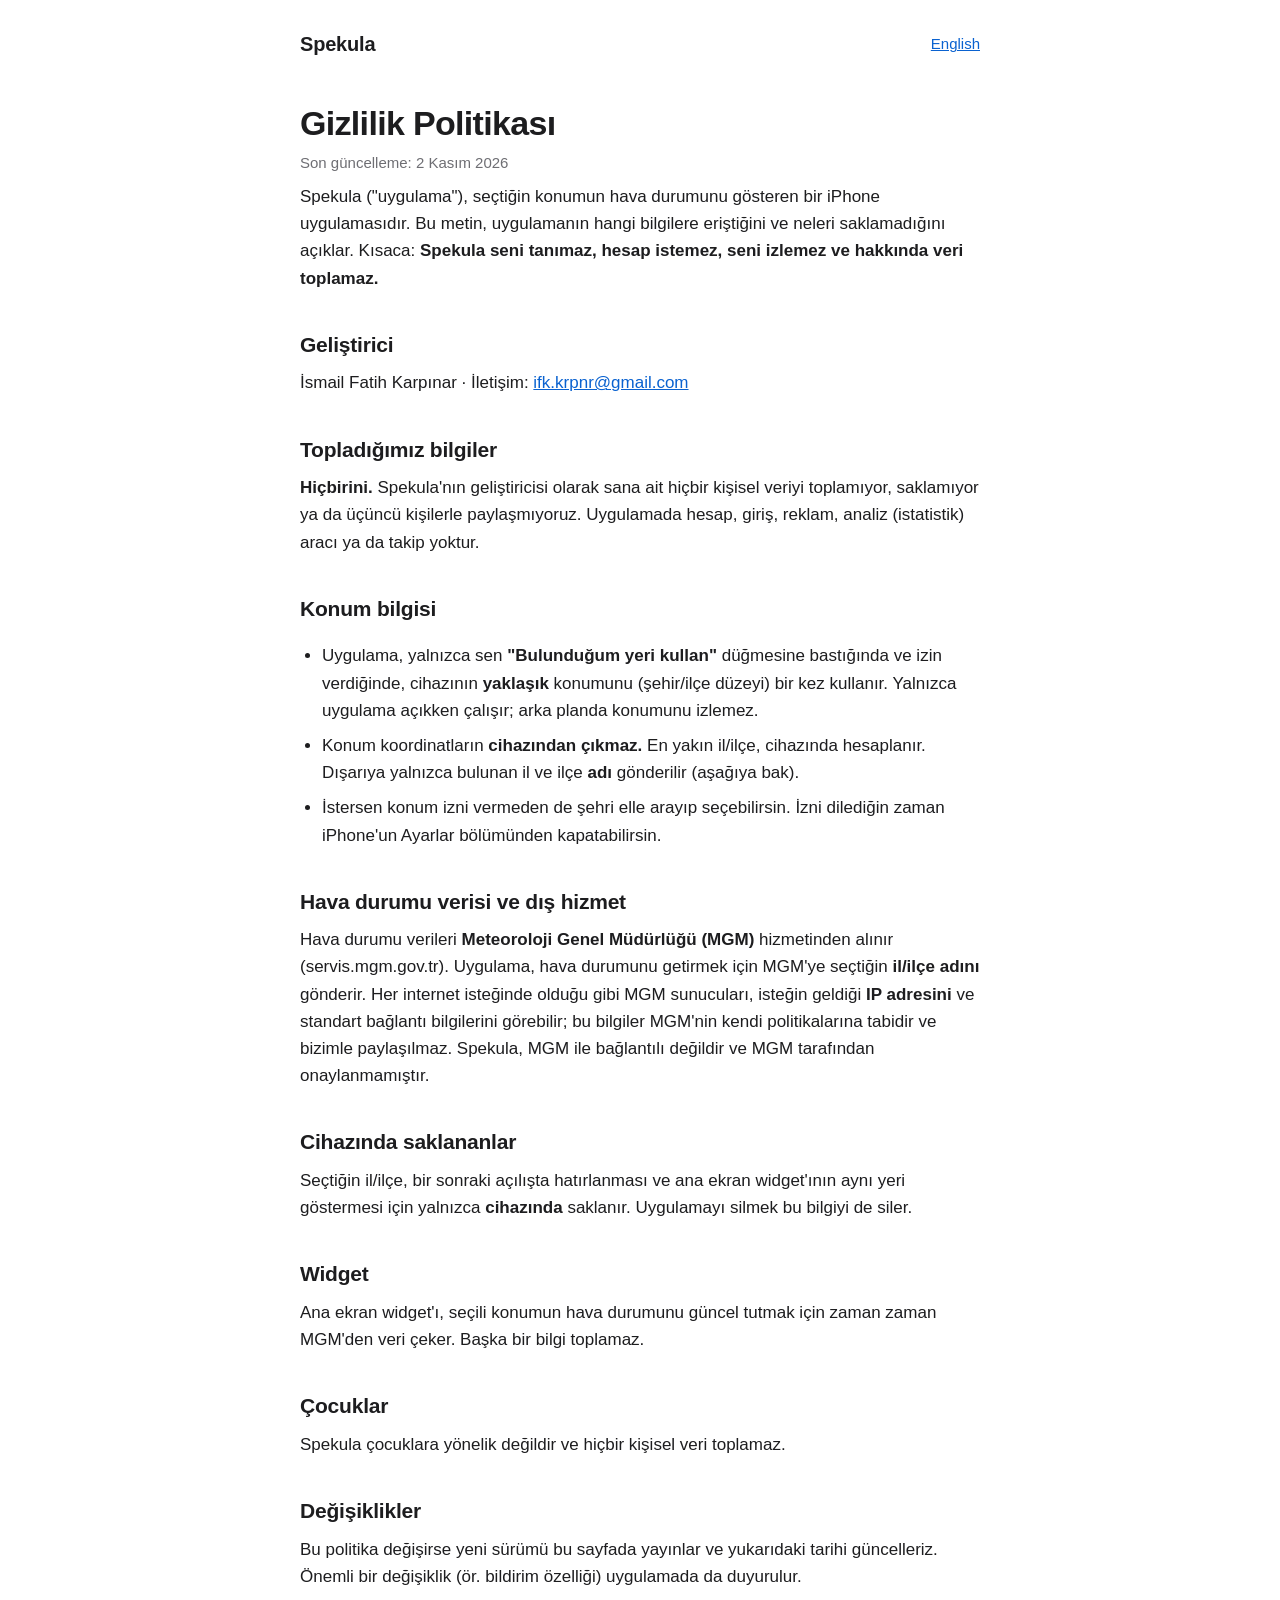
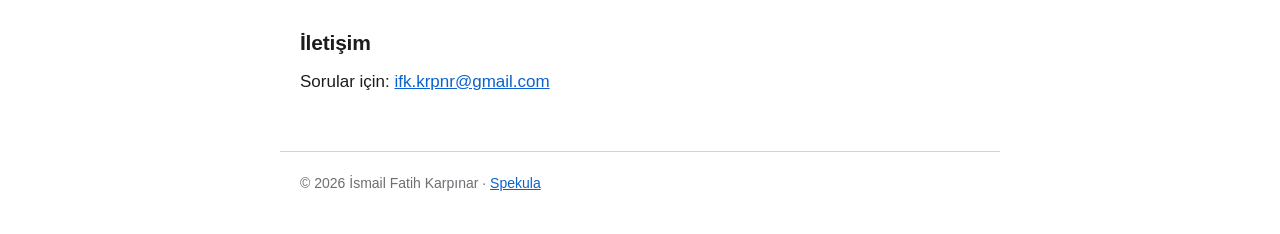
==== gizlilik.html @ fa0e4d7b "Spekula tanıtım ve gizlilik sayfaları (TR + EN)" ====
<!doctype html>
<html lang="tr">
<head>
<meta charset="utf-8">
<meta name="viewport" content="width=device-width, initial-scale=1">
<title>Gizlilik Politikası – Spekula</title>
<meta name="description" content="Spekula gizlilik politikası: hesap yok, takip yok, konumun cihazından çıkmaz.">
<link rel="stylesheet" href="style.css">
</head>
<body>
<header>
  <a class="brand" href="./">Spekula</a>
  <nav><a href="privacy.html" hreflang="en">English</a></nav>
</header>
<main>
<h1>Gizlilik Politikası</h1>
<p class="muted">Son güncelleme: 2 Kasım 2026</p>

<p>Spekula ("uygulama"), seçtiğin konumun hava durumunu gösteren bir iPhone uygulamasıdır. Bu metin, uygulamanın hangi bilgilere eriştiğini ve neleri saklamadığını açıklar.
Kısaca: <strong>Spekula seni tanımaz, hesap istemez, seni izlemez ve hakkında veri toplamaz.</strong></p>

<h2>Geliştirici</h2>
<p>İsmail Fatih Karpınar · İletişim: <a href="mailto:ifk.krpnr@gmail.com">ifk.krpnr@gmail.com</a></p>

<h2>Topladığımız bilgiler</h2>
<p><strong>Hiçbirini.</strong> Spekula'nın geliştiricisi olarak sana ait hiçbir kişisel veriyi toplamıyor, saklamıyor ya da üçüncü kişilerle paylaşmıyoruz.
Uygulamada hesap, giriş, reklam, analiz (istatistik) aracı ya da takip yoktur.</p>

<h2>Konum bilgisi</h2>
<ul>
<li>Uygulama, yalnızca sen <strong>"Bulunduğum yeri kullan"</strong> düğmesine bastığında ve izin verdiğinde, cihazının <strong>yaklaşık</strong> konumunu (şehir/ilçe düzeyi) bir kez kullanır. Yalnızca uygulama açıkken çalışır; arka planda konumunu izlemez.</li>
<li>Konum koordinatların <strong>cihazından çıkmaz.</strong> En yakın il/ilçe, cihazında hesaplanır. Dışarıya yalnızca bulunan il ve ilçe <strong>adı</strong> gönderilir (aşağıya bak).</li>
<li>İstersen konum izni vermeden de şehri elle arayıp seçebilirsin. İzni dilediğin zaman iPhone'un Ayarlar bölümünden kapatabilirsin.</li>
</ul>

<h2>Hava durumu verisi ve dış hizmet</h2>
<p>Hava durumu verileri <strong>Meteoroloji Genel Müdürlüğü (MGM)</strong> hizmetinden alınır (servis.mgm.gov.tr). Uygulama, hava durumunu getirmek için MGM'ye seçtiğin <strong>il/ilçe adını</strong> gönderir.
Her internet isteğinde olduğu gibi MGM sunucuları, isteğin geldiği <strong>IP adresini</strong> ve standart bağlantı bilgilerini görebilir; bu bilgiler MGM'nin kendi politikalarına tabidir ve bizimle paylaşılmaz.
Spekula, MGM ile bağlantılı değildir ve MGM tarafından onaylanmamıştır.</p>

<h2>Cihazında saklananlar</h2>
<p>Seçtiğin il/ilçe, bir sonraki açılışta hatırlanması ve ana ekran widget'ının aynı yeri göstermesi için yalnızca <strong>cihazında</strong> saklanır. Uygulamayı silmek bu bilgiyi de siler.</p>

<h2>Widget</h2>
<p>Ana ekran widget'ı, seçili konumun hava durumunu güncel tutmak için zaman zaman MGM'den veri çeker. Başka bir bilgi toplamaz.</p>

<h2>Çocuklar</h2>
<p>Spekula çocuklara yönelik değildir ve hiçbir kişisel veri toplamaz.</p>

<h2>Değişiklikler</h2>
<p>Bu politika değişirse yeni sürümü bu sayfada yayınlar ve yukarıdaki tarihi güncelleriz. Önemli bir değişiklik (ör. bildirim özelliği) uygulamada da duyurulur.</p>

<h2>İletişim</h2>
<p>Sorular için: <a href="mailto:ifk.krpnr@gmail.com">ifk.krpnr@gmail.com</a></p>
</main>
<footer>© 2026 İsmail Fatih Karpınar · <a href="./">Spekula</a></footer>
</body>
</html>
---- style.css ----
:root {
  --bg: #ffffff;
  --fg: #1d1d1f;
  --muted: #6e6e73;
  --line: #d2d2d7;
  --accent: #0a62d0;
  --card: #f5f5f7;
}
@media (prefers-color-scheme: dark) {
  :root {
    --bg: #000000;
    --fg: #f5f5f7;
    --muted: #a1a1a6;
    --line: #38383a;
    --accent: #4da3ff;
    --card: #1c1c1e;
  }
}
* { box-sizing: border-box; }
html { -webkit-text-size-adjust: 100%; }
body {
  margin: 0;
  background: var(--bg);
  color: var(--fg);
  font: 17px/1.6 -apple-system, BlinkMacSystemFont, "SF Pro Text", "Segoe UI", Roboto, sans-serif;
}
main, header, footer { max-width: 720px; margin: 0 auto; padding: 0 20px; }
header { display: flex; align-items: center; justify-content: space-between; padding-top: 28px; padding-bottom: 12px; }
header a.brand { color: var(--fg); font-weight: 700; font-size: 20px; text-decoration: none; letter-spacing: -0.01em; }
header nav a { margin-left: 16px; font-size: 15px; }
a { color: var(--accent); }
h1 { font-size: 34px; line-height: 1.15; letter-spacing: -0.02em; margin: 32px 0 8px; }
h2 { font-size: 21px; margin: 36px 0 8px; letter-spacing: -0.01em; }
p, li { margin: 8px 0; }
ul { padding-left: 22px; }
.muted { color: var(--muted); font-size: 15px; }
.card { background: var(--card); border-radius: 16px; padding: 4px 20px 12px; margin: 24px 0; }
.card h2:first-child { margin-top: 16px; }
.lead { font-size: 20px; color: var(--muted); margin-top: 0; }
footer { margin-top: 56px; padding-top: 20px; padding-bottom: 40px; border-top: 1px solid var(--line); color: var(--muted); font-size: 14px; }
@media (max-width: 480px) { h1 { font-size: 28px; } body { font-size: 16px; } }
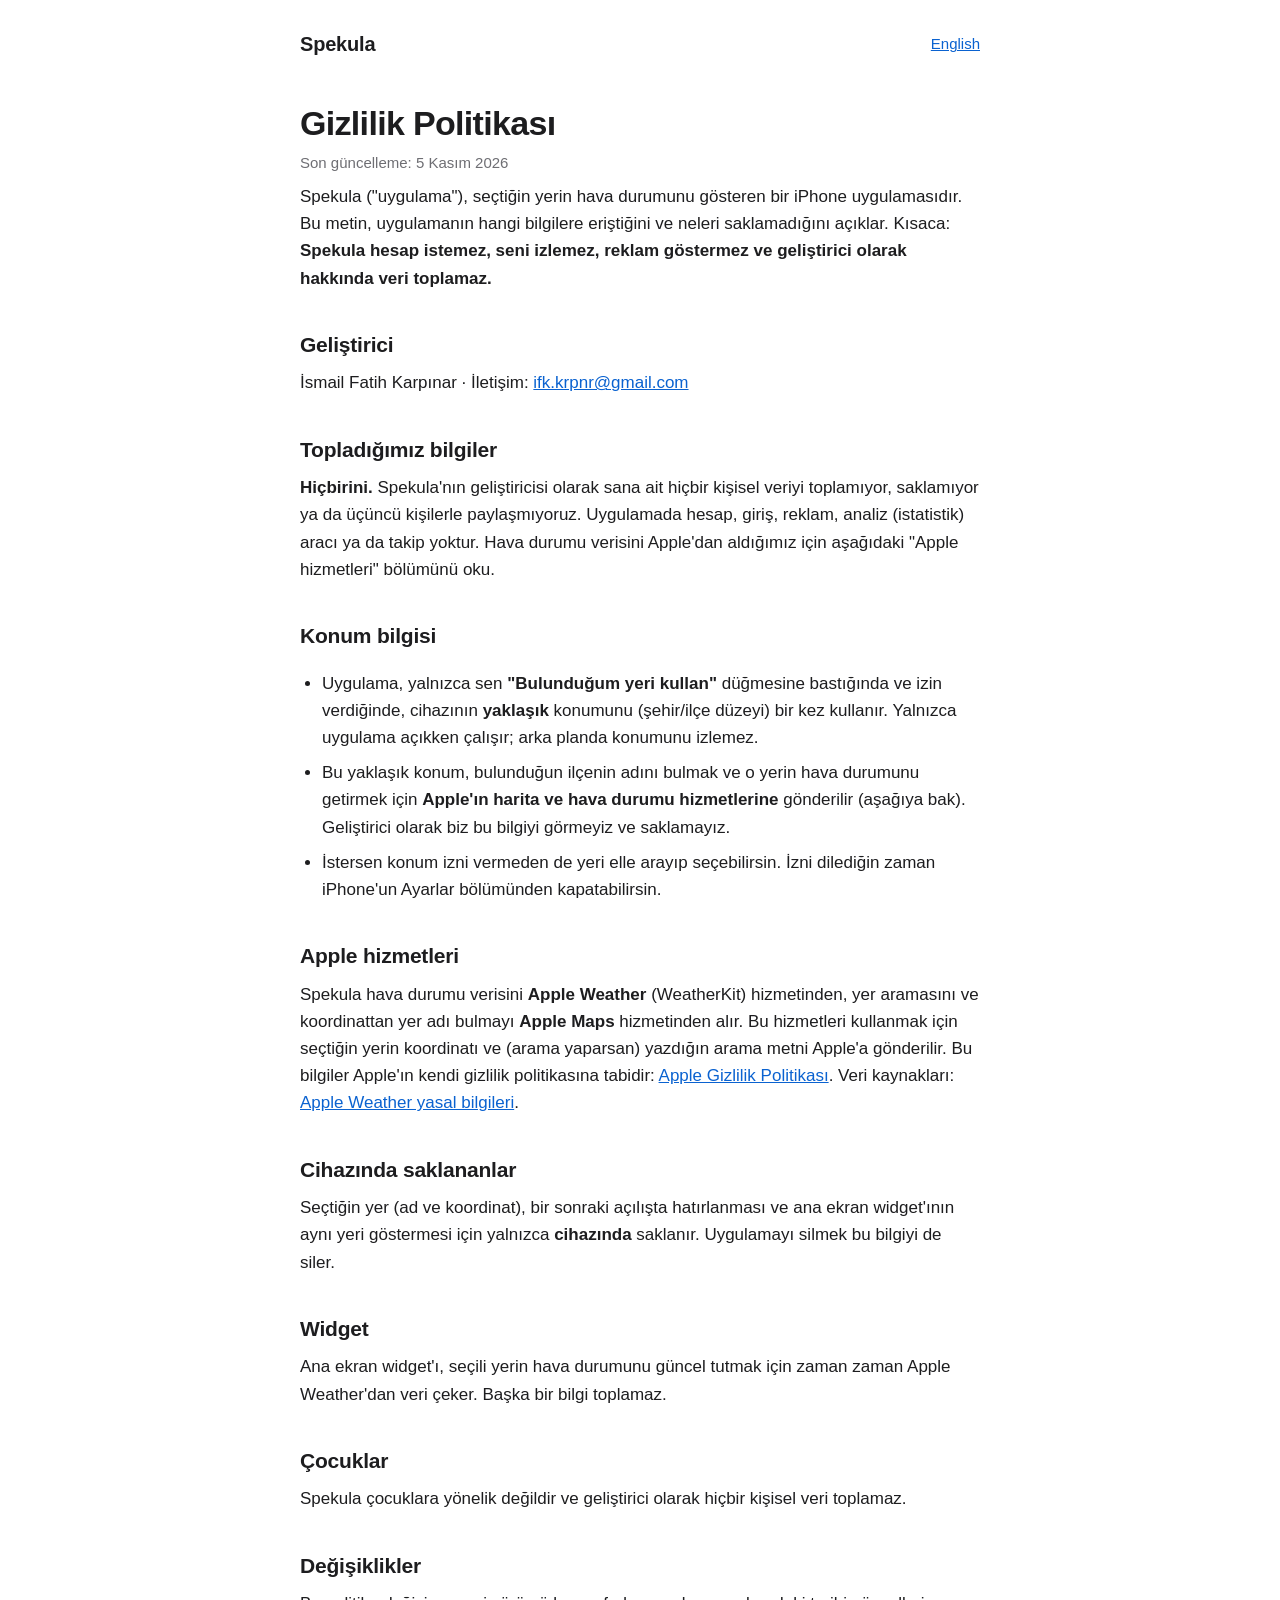
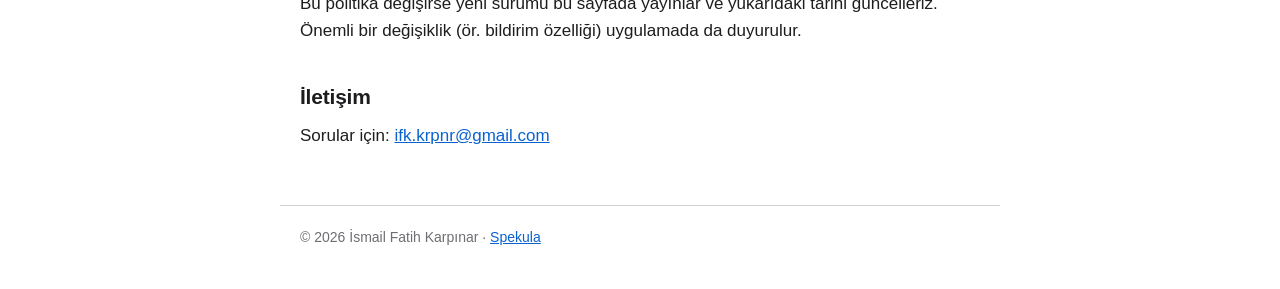
==== commit cf880623: "Gizlilik politikası: veri kaynağı Apple Weather/Maps, konum Apple'a gider" ====
--- a/gizlilik.html
+++ b/gizlilik.html
@@ -14,38 +14,35 @@
 </header>
 <main>
 <h1>Gizlilik Politikası</h1>
-<p class="muted">Son güncelleme: 2 Kasım 2026</p>
+<p class="muted">Son güncelleme: 5 Kasım 2026</p>
 
-<p>Spekula ("uygulama"), seçtiğin konumun hava durumunu gösteren bir iPhone uygulamasıdır. Bu metin, uygulamanın hangi bilgilere eriştiğini ve neleri saklamadığını açıklar.
-Kısaca: <strong>Spekula seni tanımaz, hesap istemez, seni izlemez ve hakkında veri toplamaz.</strong></p>
+<p>Spekula ("uygulama"), seçtiğin yerin hava durumunu gösteren bir iPhone uygulamasıdır. Bu metin, uygulamanın hangi bilgilere eriştiğini ve neleri saklamadığını açıklar.
+Kısaca: <strong>Spekula hesap istemez, seni izlemez, reklam göstermez ve geliştirici olarak hakkında veri toplamaz.</strong></p>
 
 <h2>Geliştirici</h2>
 <p>İsmail Fatih Karpınar · İletişim: <a href="mailto:ifk.krpnr@gmail.com">ifk.krpnr@gmail.com</a></p>
 
 <h2>Topladığımız bilgiler</h2>
-<p><strong>Hiçbirini.</strong> Spekula'nın geliştiricisi olarak sana ait hiçbir kişisel veriyi toplamıyor, saklamıyor ya da üçüncü kişilerle paylaşmıyoruz.
-Uygulamada hesap, giriş, reklam, analiz (istatistik) aracı ya da takip yoktur.</p>
+<p><strong>Hiçbirini.</strong> Spekula'nın geliştiricisi olarak sana ait hiçbir kişisel veriyi toplamıyor, saklamıyor ya da üçüncü kişilerle paylaşmıyoruz. Uygulamada hesap, giriş, reklam, analiz (istatistik) aracı ya da takip yoktur. Hava durumu verisini Apple'dan aldığımız için aşağıdaki "Apple hizmetleri" bölümünü oku.</p>
 
 <h2>Konum bilgisi</h2>
 <ul>
 <li>Uygulama, yalnızca sen <strong>"Bulunduğum yeri kullan"</strong> düğmesine bastığında ve izin verdiğinde, cihazının <strong>yaklaşık</strong> konumunu (şehir/ilçe düzeyi) bir kez kullanır. Yalnızca uygulama açıkken çalışır; arka planda konumunu izlemez.</li>
-<li>Konum koordinatların <strong>cihazından çıkmaz.</strong> En yakın il/ilçe, cihazında hesaplanır. Dışarıya yalnızca bulunan il ve ilçe <strong>adı</strong> gönderilir (aşağıya bak).</li>
-<li>İstersen konum izni vermeden de şehri elle arayıp seçebilirsin. İzni dilediğin zaman iPhone'un Ayarlar bölümünden kapatabilirsin.</li>
+<li>Bu yaklaşık konum, bulunduğun ilçenin adını bulmak ve o yerin hava durumunu getirmek için <strong>Apple'ın harita ve hava durumu hizmetlerine</strong> gönderilir (aşağıya bak). Geliştirici olarak biz bu bilgiyi görmeyiz ve saklamayız.</li>
+<li>İstersen konum izni vermeden de yeri elle arayıp seçebilirsin. İzni dilediğin zaman iPhone'un Ayarlar bölümünden kapatabilirsin.</li>
 </ul>
 
-<h2>Hava durumu verisi ve dış hizmet</h2>
-<p>Hava durumu verileri <strong>Meteoroloji Genel Müdürlüğü (MGM)</strong> hizmetinden alınır (servis.mgm.gov.tr). Uygulama, hava durumunu getirmek için MGM'ye seçtiğin <strong>il/ilçe adını</strong> gönderir.
-Her internet isteğinde olduğu gibi MGM sunucuları, isteğin geldiği <strong>IP adresini</strong> ve standart bağlantı bilgilerini görebilir; bu bilgiler MGM'nin kendi politikalarına tabidir ve bizimle paylaşılmaz.
-Spekula, MGM ile bağlantılı değildir ve MGM tarafından onaylanmamıştır.</p>
+<h2>Apple hizmetleri</h2>
+<p>Spekula hava durumu verisini <strong>Apple Weather</strong> (WeatherKit) hizmetinden, yer aramasını ve koordinattan yer adı bulmayı <strong>Apple Maps</strong> hizmetinden alır. Bu hizmetleri kullanmak için seçtiğin yerin koordinatı ve (arama yaparsan) yazdığın arama metni Apple'a gönderilir. Bu bilgiler Apple'ın kendi gizlilik politikasına tabidir: <a href="https://www.apple.com/legal/privacy/tr/">Apple Gizlilik Politikası</a>. Veri kaynakları: <a href="https://weatherkit.apple.com/legal-attribution.html">Apple Weather yasal bilgileri</a>.</p>
 
 <h2>Cihazında saklananlar</h2>
-<p>Seçtiğin il/ilçe, bir sonraki açılışta hatırlanması ve ana ekran widget'ının aynı yeri göstermesi için yalnızca <strong>cihazında</strong> saklanır. Uygulamayı silmek bu bilgiyi de siler.</p>
+<p>Seçtiğin yer (ad ve koordinat), bir sonraki açılışta hatırlanması ve ana ekran widget'ının aynı yeri göstermesi için yalnızca <strong>cihazında</strong> saklanır. Uygulamayı silmek bu bilgiyi de siler.</p>
 
 <h2>Widget</h2>
-<p>Ana ekran widget'ı, seçili konumun hava durumunu güncel tutmak için zaman zaman MGM'den veri çeker. Başka bir bilgi toplamaz.</p>
+<p>Ana ekran widget'ı, seçili yerin hava durumunu güncel tutmak için zaman zaman Apple Weather'dan veri çeker. Başka bir bilgi toplamaz.</p>
 
 <h2>Çocuklar</h2>
-<p>Spekula çocuklara yönelik değildir ve hiçbir kişisel veri toplamaz.</p>
+<p>Spekula çocuklara yönelik değildir ve geliştirici olarak hiçbir kişisel veri toplamaz.</p>
 
 <h2>Değişiklikler</h2>
 <p>Bu politika değişirse yeni sürümü bu sayfada yayınlar ve yukarıdaki tarihi güncelleriz. Önemli bir değişiklik (ör. bildirim özelliği) uygulamada da duyurulur.</p>
